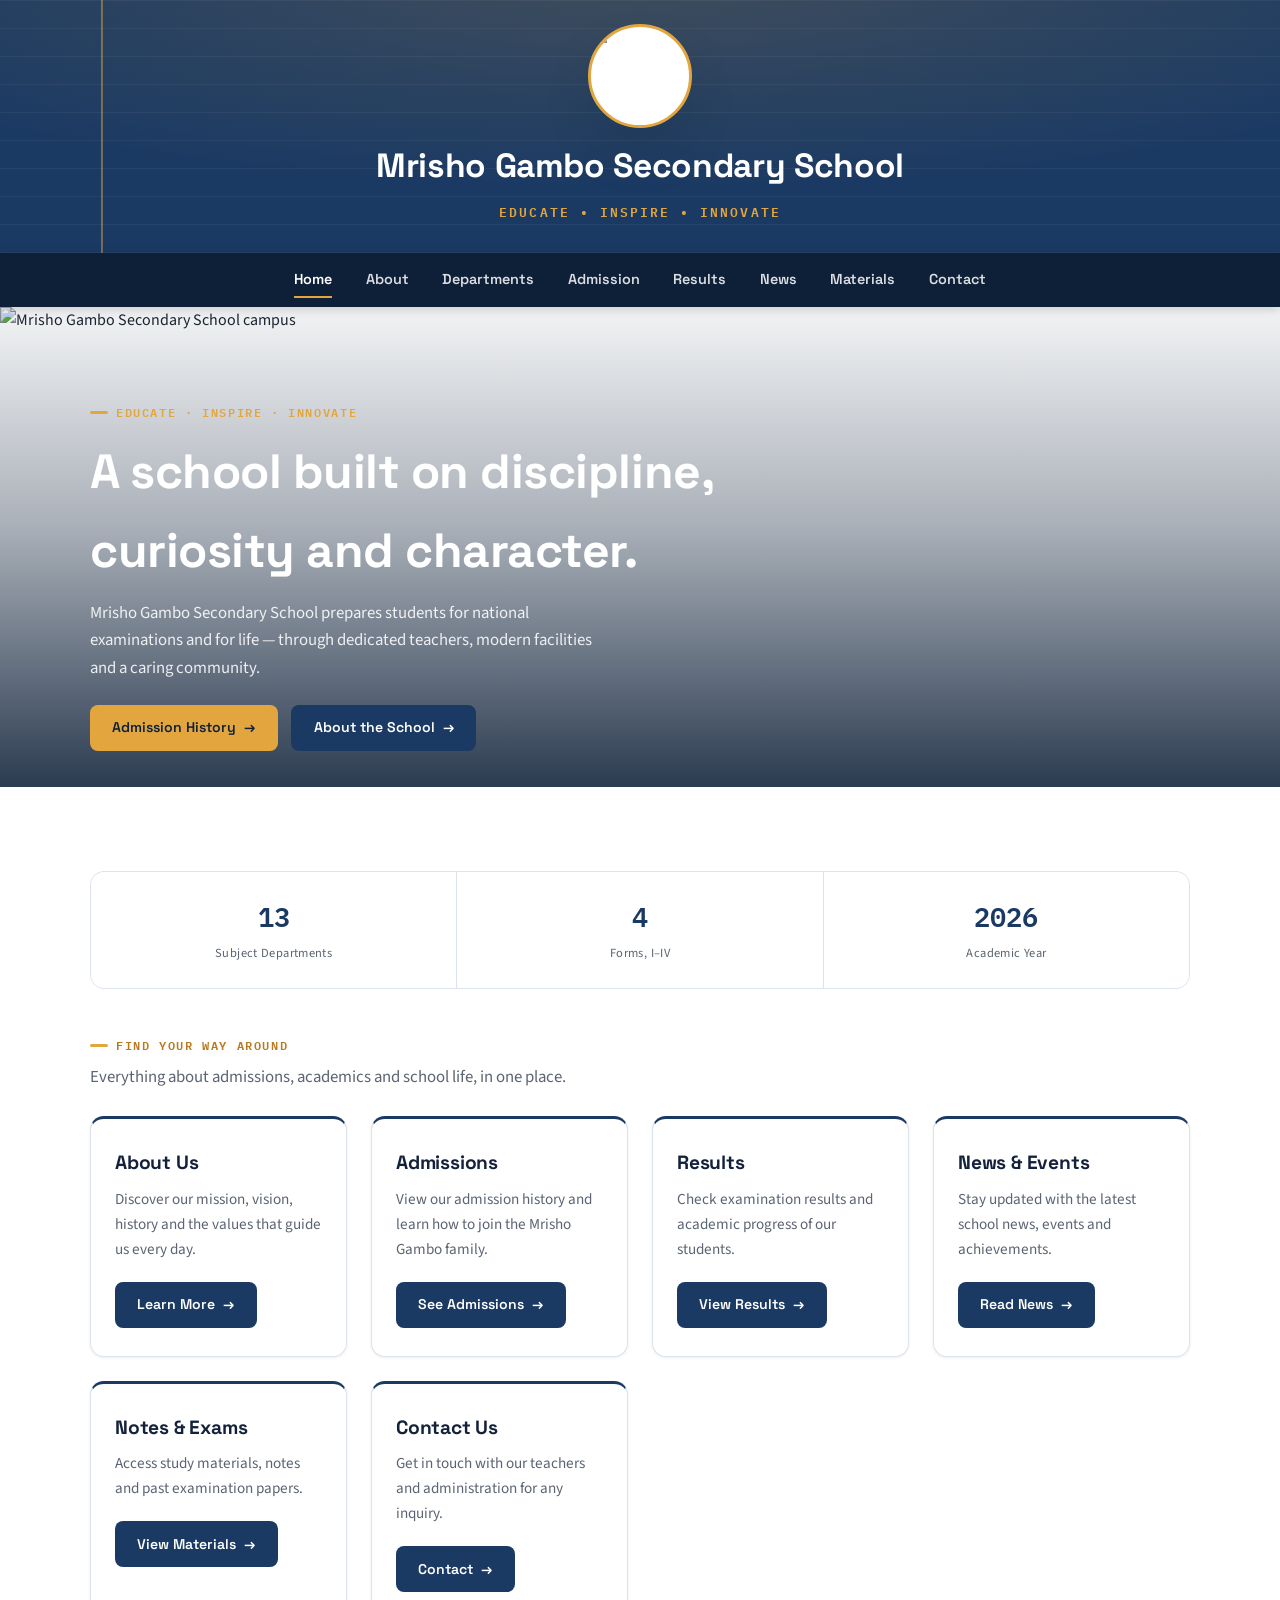
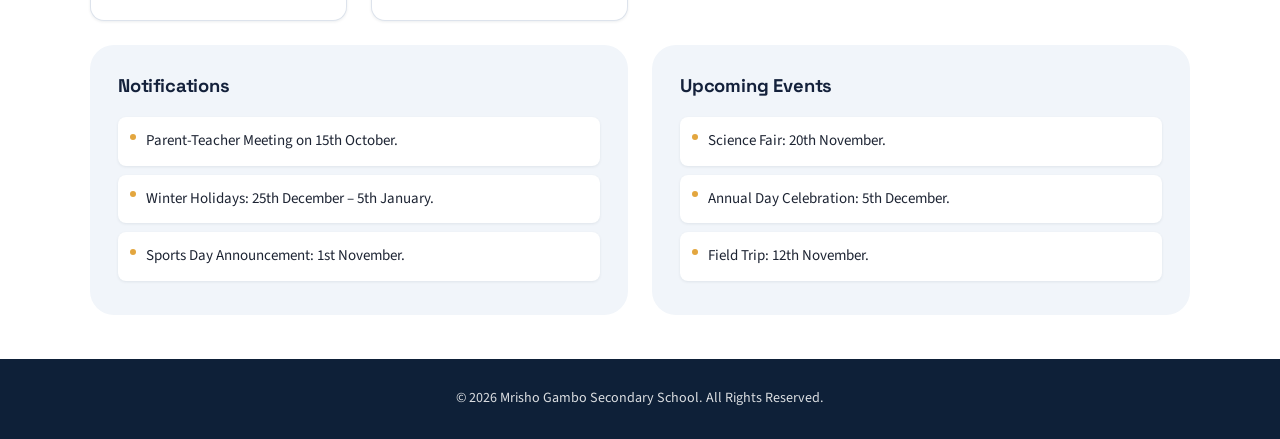
==== index.html @ cc8f80c5 "Add files via upload" ====
<!DOCTYPE html>
<html lang="en">
<head>
  <meta charset="UTF-8">
  <meta http-equiv="refresh" content="0; url=home.html">
  <title>Mrisho Gambo Secondary School</title>
  <script>window.location.href = "home.html";</script>
</head>
<body>
  <p>Redirecting to <a href="home.html">Home</a>...</p>
</body>
</html>
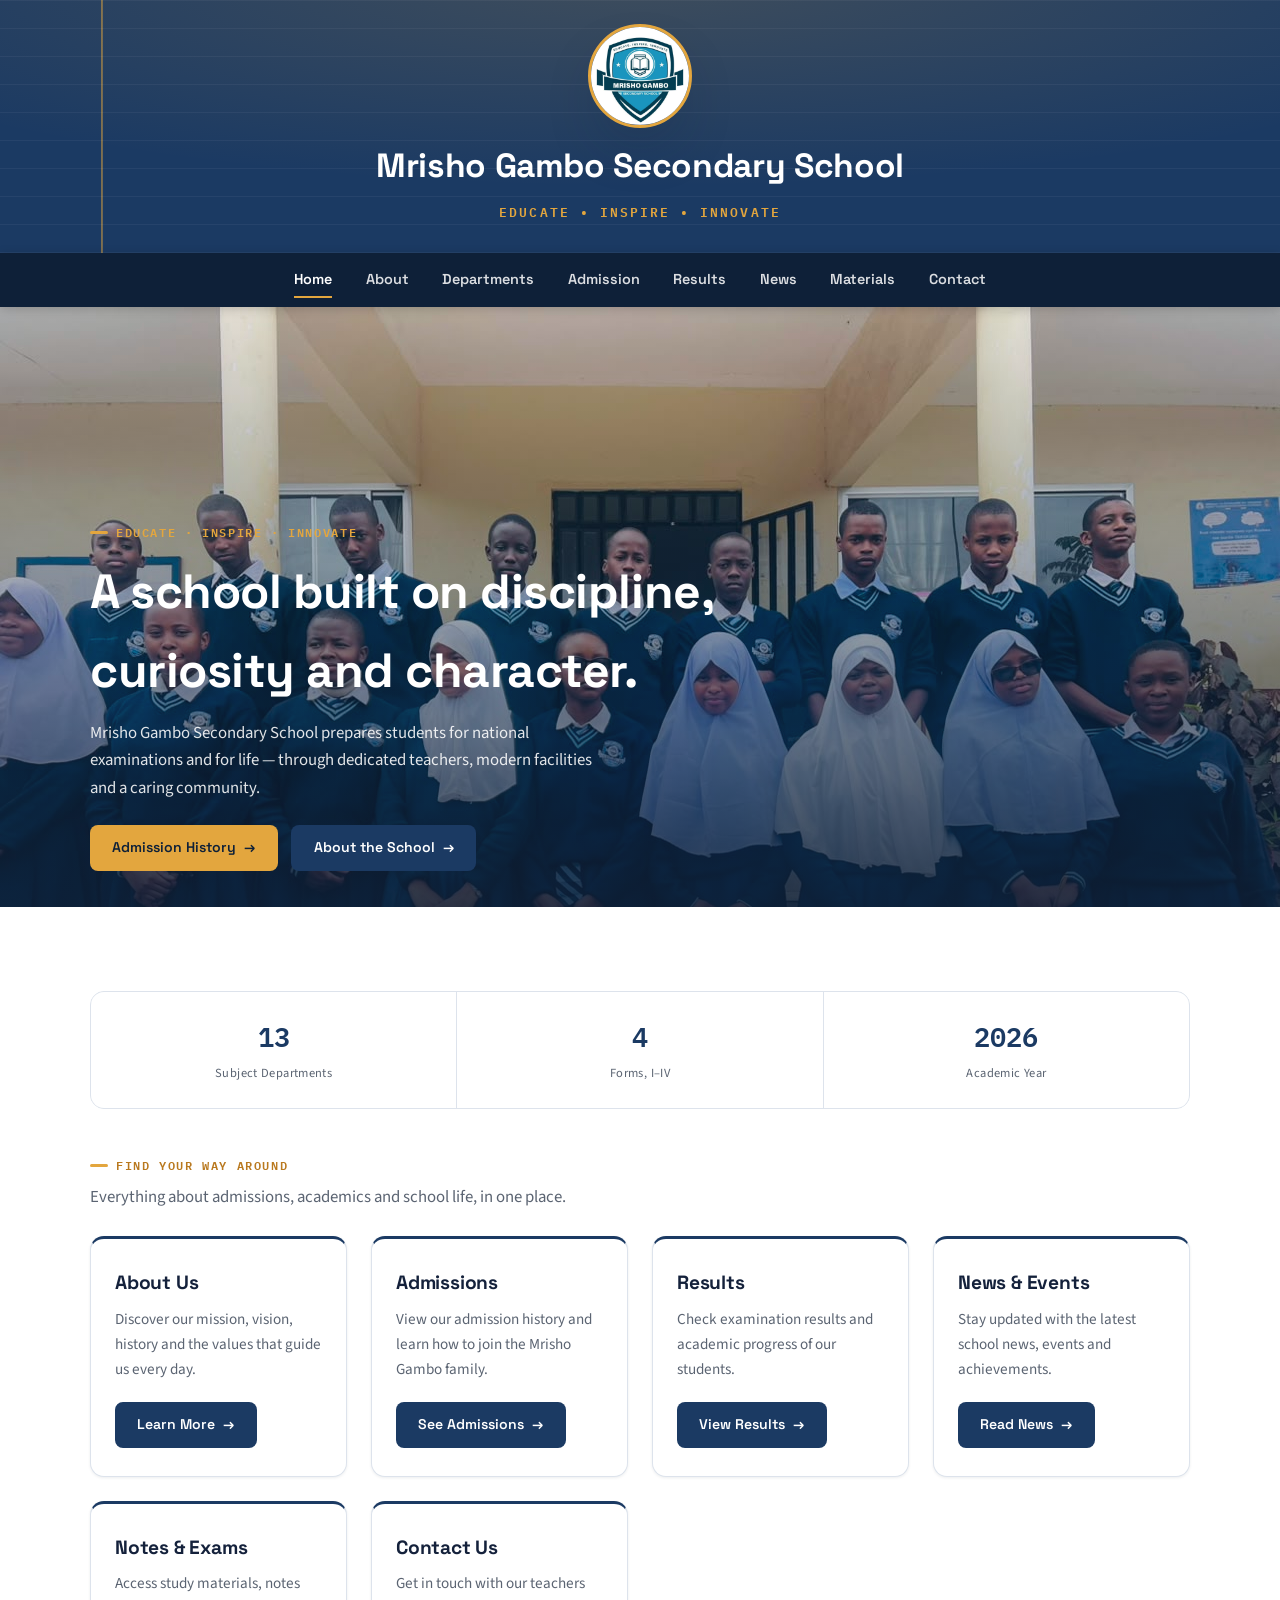
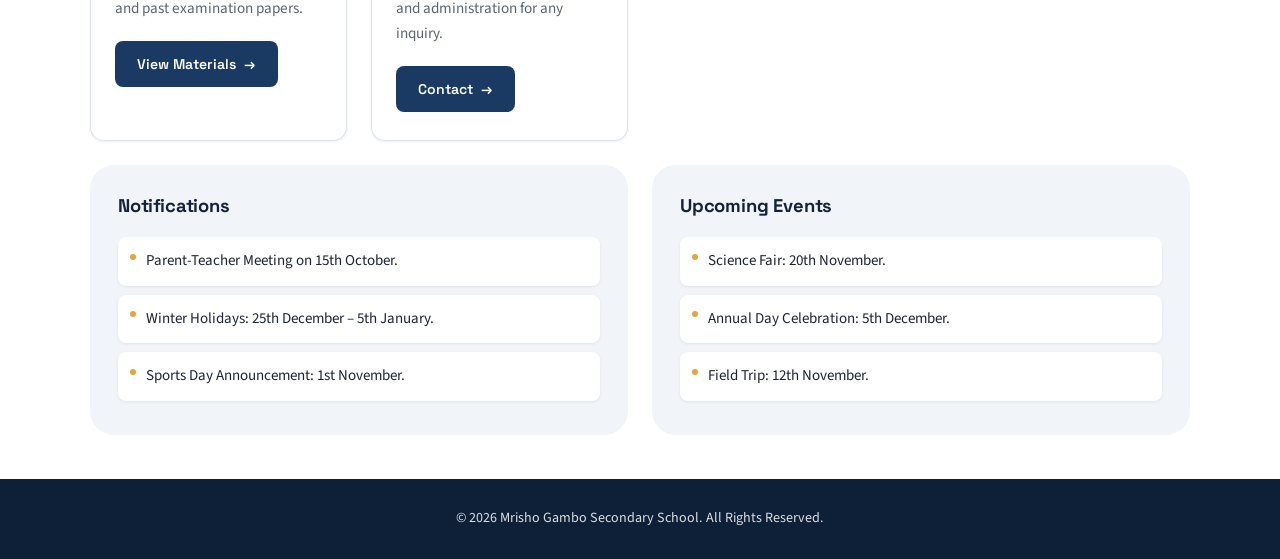
==== commit db2e4c7a: "Update index.html" ====
--- a/index.html
+++ b/index.html
@@ -5,6 +5,15 @@
   <meta http-equiv="refresh" content="0; url=home.html">
   <title>Mrisho Gambo Secondary School</title>
   <script>window.location.href = "home.html";</script>
+  <!-- Google tag (gtag.js) -->
+<script async src="https://www.googletagmanager.com/gtag/js?id=G-XXXXXXXXXX"></script>
+<script>
+  window.dataLayer = window.dataLayer || [];
+  function gtag(){dataLayer.push(arguments);}
+  gtag('js', new Date());
+
+  gtag('config', 'G-XXXXXXXXXX');
+</script>
 </head>
 <body>
   <p>Redirecting to <a href="home.html">Home</a>...</p>
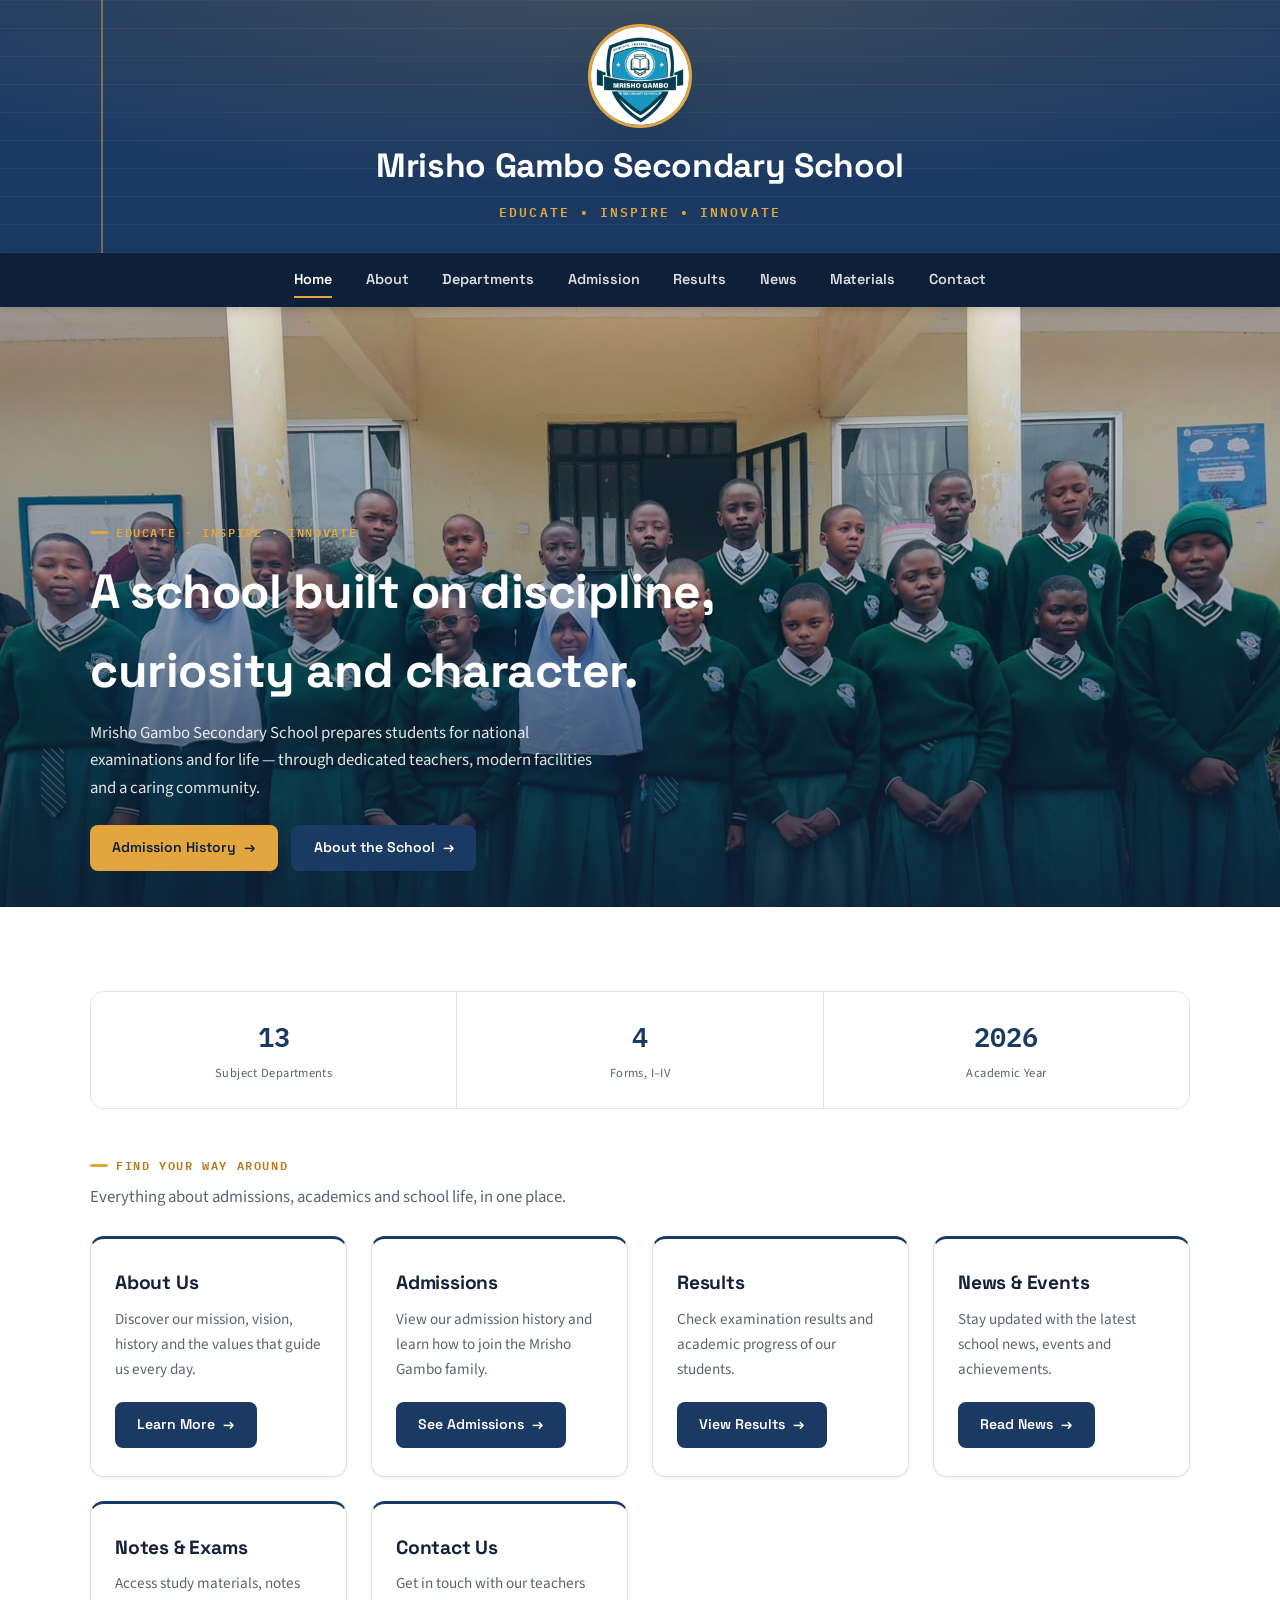
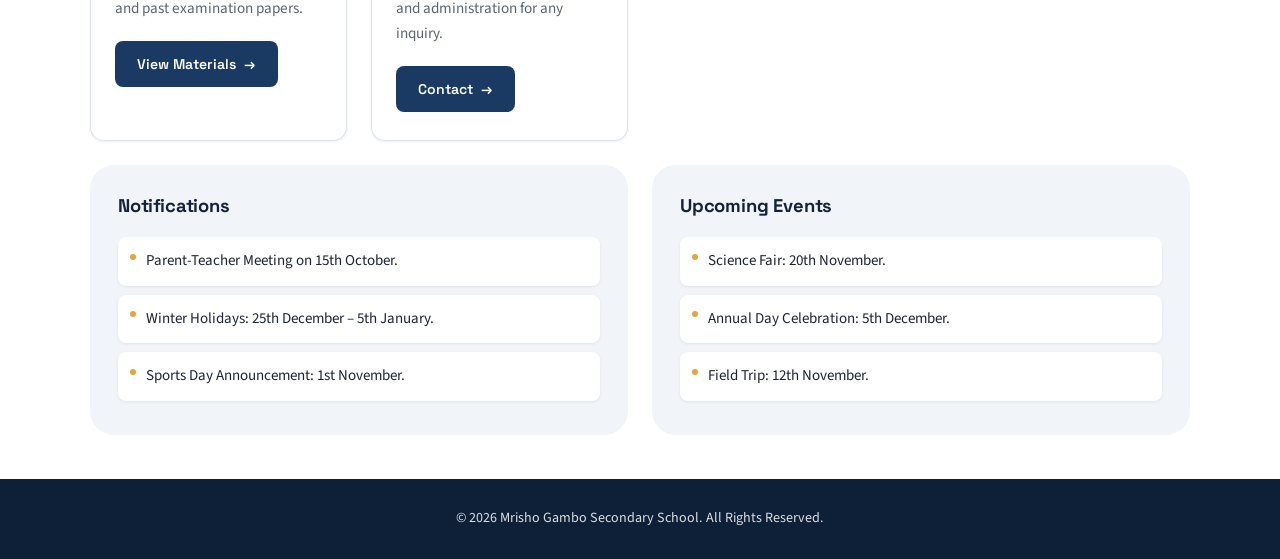
==== commit cc978205: "update index.html" ====
--- a/index.html
+++ b/index.html
@@ -2,20 +2,14 @@
 <html lang="en">
 <head>
   <meta charset="UTF-8">
-  <meta http-equiv="refresh" content="0; url=home.html">
+  <meta name="viewport" content="width=device-width, initial-scale=1.0">
   <title>Mrisho Gambo Secondary School</title>
   <script>window.location.href = "home.html";</script>
-  <!-- Google tag (gtag.js) -->
-<script async src="https://www.googletagmanager.com/gtag/js?id=G-XXXXXXXXXX"></script>
-<script>
-  window.dataLayer = window.dataLayer || [];
-  function gtag(){dataLayer.push(arguments);}
-  gtag('js', new Date());
-
-  gtag('config', 'G-XXXXXXXXXX');
-</script>
+  <noscript>
+    <meta http-equiv="refresh" content="0; url=home.html">
+  </noscript>
 </head>
 <body>
-  <p>Redirecting to <a href="home.html">Home</a>...</p>
+  <p style="font-family:sans-serif;text-align:center;margin-top:2rem;">Redirecting to <a href="home.html">Home</a>...</p>
 </body>
 </html>
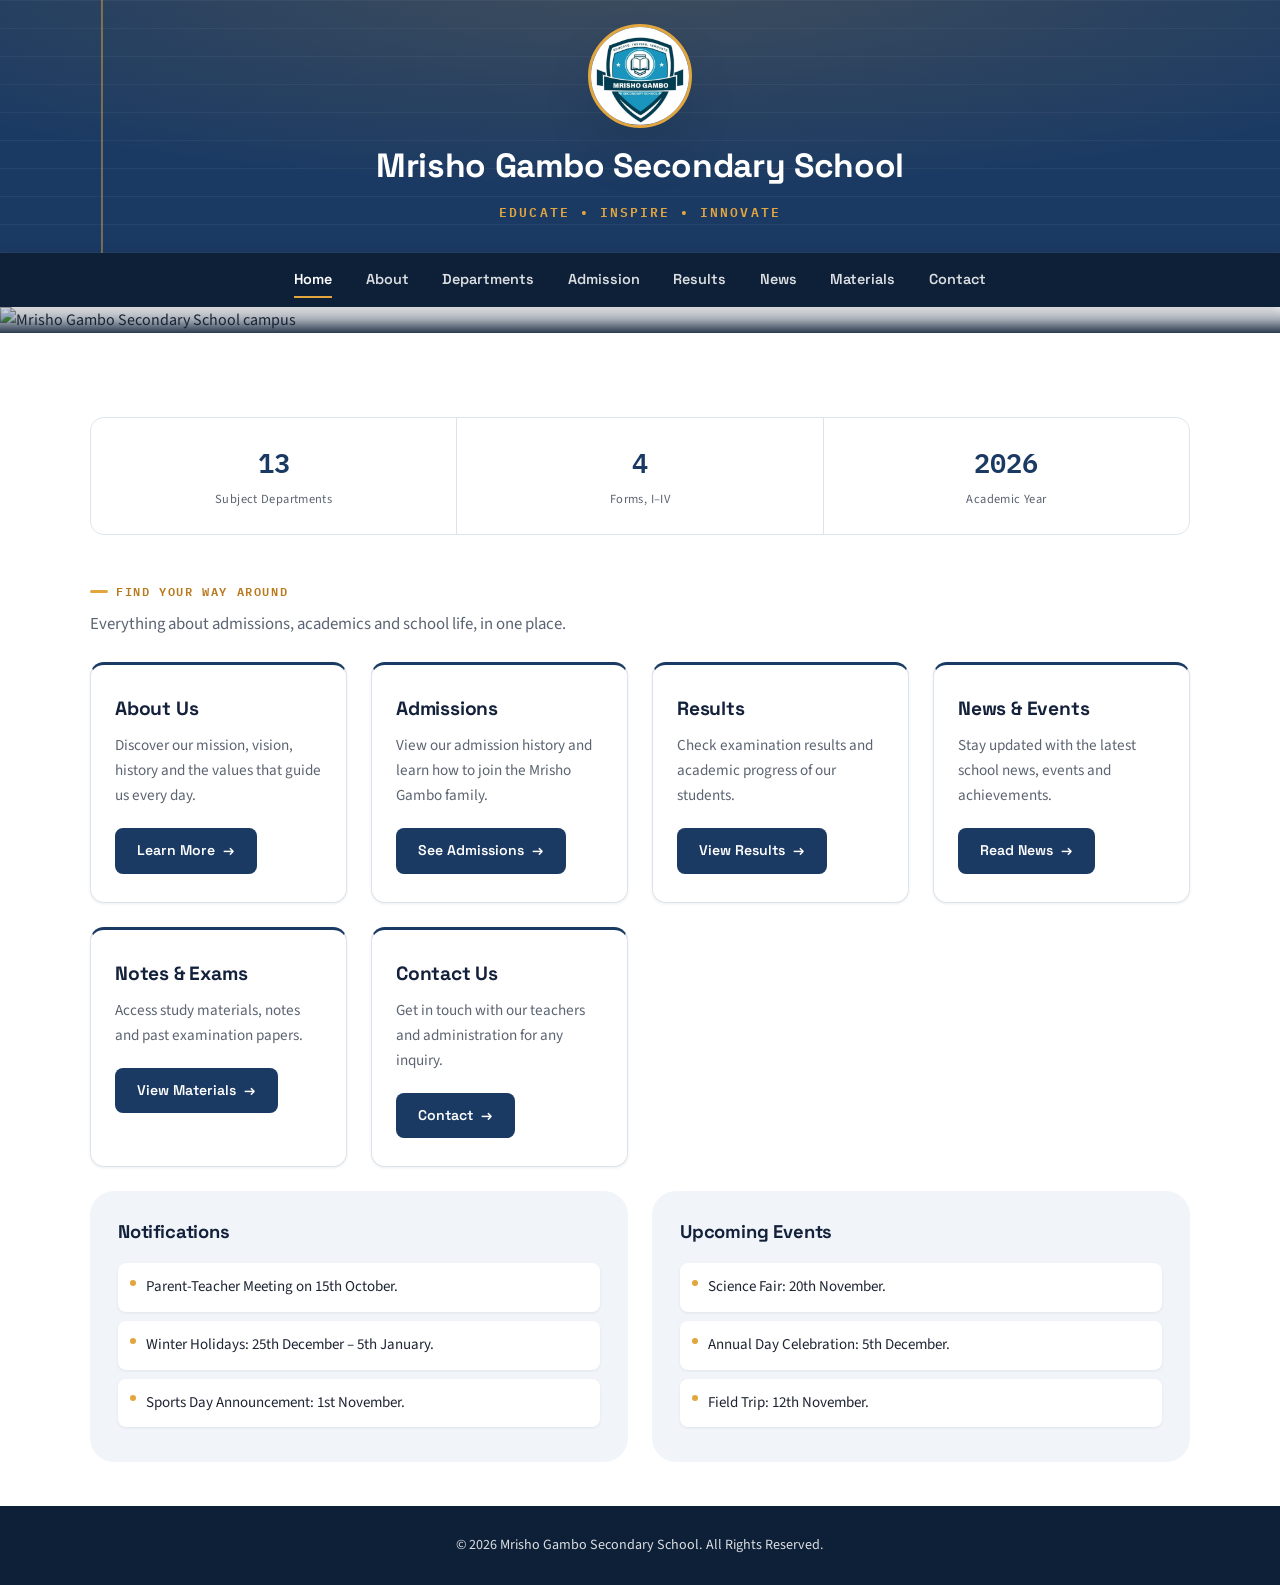
==== commit 8d88ec32: "Add files via upload" ====
--- a/index.html
+++ b/index.html
@@ -2,14 +2,11 @@
 <html lang="en">
 <head>
   <meta charset="UTF-8">
-  <meta name="viewport" content="width=device-width, initial-scale=1.0">
+  <meta http-equiv="refresh" content="0; url=home.html">
   <title>Mrisho Gambo Secondary School</title>
   <script>window.location.href = "home.html";</script>
-  <noscript>
-    <meta http-equiv="refresh" content="0; url=home.html">
-  </noscript>
 </head>
 <body>
-  <p style="font-family:sans-serif;text-align:center;margin-top:2rem;">Redirecting to <a href="home.html">Home</a>...</p>
+  <p>Redirecting to <a href="home.html">Home</a>...</p>
 </body>
 </html>
